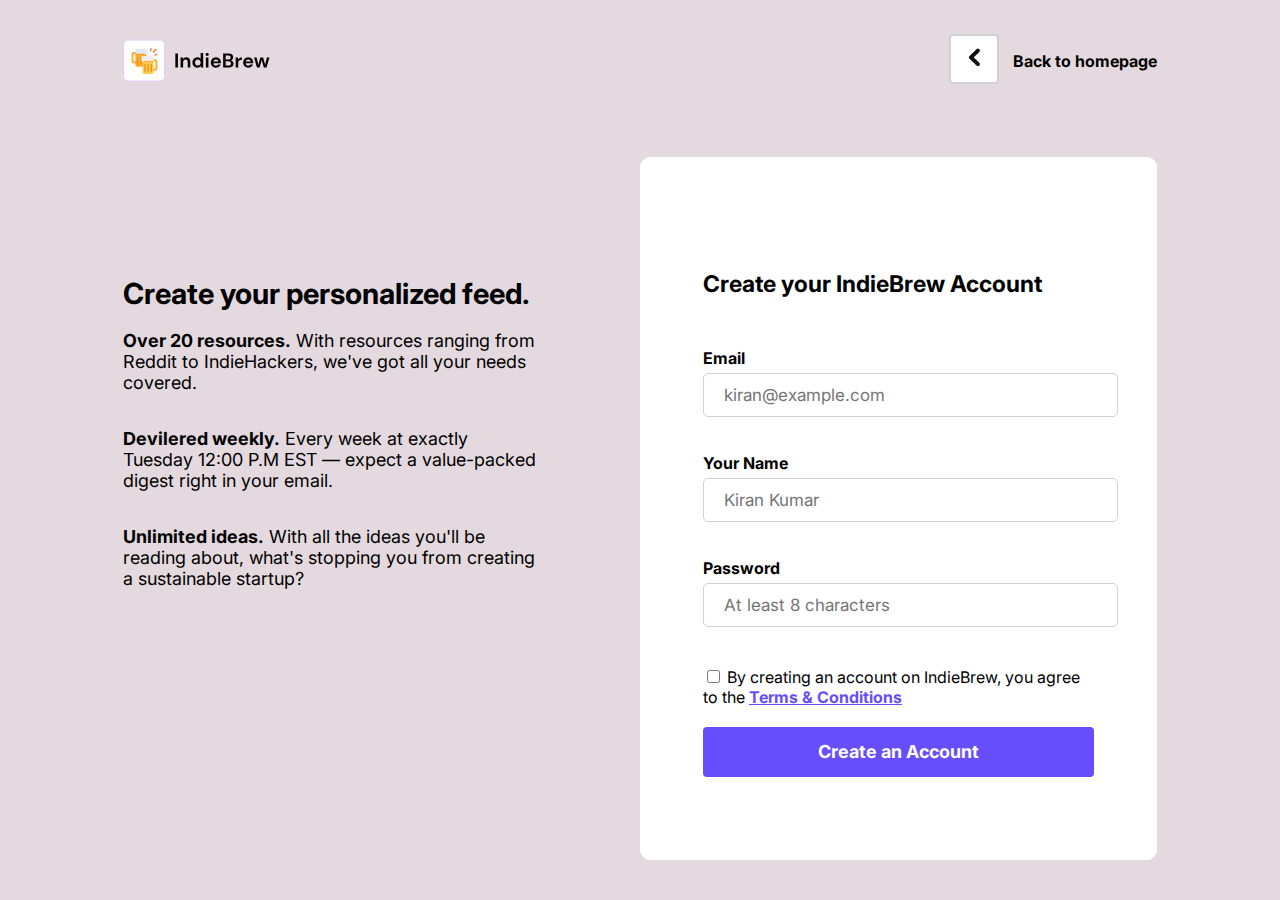
==== IndieBrew-signin.html @ c4480a9a "Add files via upload" ====
<!DOCTYPE html>
<html lang="en" dir="ltr">
  <head>
    <meta charset="utf-8">
    <meta name="viewport" content="width=device-width, initial-scale=1.0">
    <title>IndieBrew Sign Up Page</title>
    <link rel="stylesheet" href="IndieBrew-signin.css">
  </head>
  <body>
      <!-- ================== Header Starts =================== -->
    <header>
      <div class="nav-bar">
        <img src="IndieBrew Starter Files\Assets\Logo.svg" alt="logo-image">
        <div class="go-back">
          <button type="button"  onclick="location.href='index.html'"><img src="IndieBrew Starter Files\Assets\Back Arrow.svg" alt="back button"></button>
          <p>Back to homepage</p>
        </div>
      </div>
    </header>
    <!-- ================== Header ends =================== -->


    <!-- ====================== Section starts =================== -->

    <section>
      <div class="sign-up-text">
        <h1>Create your personalized feed.</h1>
        <div class="info">
          <p><span>Over 20 resources.</span> With resources ranging from Reddit to IndieHackers, we've got all your needs covered.</p>
        </div>
        <div class="info">
          <p><span>Devilered weekly.</span> Every week at exactly Tuesday 12:00 P.M EST — expect a value-packed digest right in your email.</p>
        </div>
        <div class="info">
          <p><span>Unlimited ideas.</span> With all the ideas you'll be reading about, what's stopping you from creating a sustainable startup?</p>
        </div>
      </div>
      <div class="sign-up-section">
        <h1>Create your IndieBrew Account</h1>
        <form action="index.html">
          <p>Email</p>
          <input class="typed-input" type="email" placeholder="kiran@example.com">
          <p>Your Name</p>
          <input type="text" class="typed-input" placeholder="Kiran Kumar">
          <p>Password</p>
          <input class="typed-input" type="password" placeholder="At least 8 characters">
        </form>
        <input type="checkbox">
        <p class="terms-and-conditions">
          By creating an account on IndieBrew, you agree to the <a href="#">Terms & Conditions</a>
        </p>
        <button type="button">Create an Account</button>
      </div>
    </section>

    <!-- ====================== Section ends =================== -->

  </body>
</html>
---- IndieBrew-signin.css ----
@import url('https://fonts.googleapis.com/css2?family=Inter:wght@200;300;400;600;800&display=swap');

* {
  font-family: 'Inter', sans-serif;
}
body {
  padding: 2% 9%;
  background-color: rgb(228, 217, 223);
}
.nav-bar {
  display: flex;
  justify-content: space-between;
}
.nav-bar p {
  display: inline-block;
  font-weight: bold;
}
.nav-bar button {
  background-color: #fff;
  width: 50px;
  height: 50px;
  border: 2px solid rgb(208, 208, 215);
  margin-right: 10px;
}
section {
  display: flex;
  margin-top: 70px;
  justify-content: space-between;
}
.sign-up-text {
  margin-top: 100px;
  width: 40%;
}
.info {
  margin-bottom: 35px;
}
.sign-up-text h1 {
  font-size: 29px;
}
.sign-up-text p {
  font-size: 18px;
}
.sign-up-text span {
  font-weight: bold;
}
.sign-up-section {
  width: 50%;
  border: 1px solid #fff;
  border-radius: 10px;
  padding: 6%;
  box-sizing: border-box;
  background-color: #fff;
}
.sign-up-section h1 {
  font-size: 23px;
  margin: 50px 0;
}
.terms-and-conditions {
  display: inline;
}
.terms-and-conditions a {
  font-weight: bold;
  color: rgb(102, 78, 252);
  text-decoration: underline;
}
form {
  margin-bottom: 20px;
}
form p {
  margin-bottom: 0;
  font-weight: bold;
  font-size: 16px;
}
.sign-up-section button {
  display: block;
  width: 100%;
  margin: 20px 0;
  font-size: 18px;
}
.already-have-an-account {
  text-align: center;
}
form img {
  position: absolute;
  margin-top: 16px;
  margin-left: 26%;
}
.typed-input {
  font-size: 17px;
  height: 40px;
  width: 100%;
  padding-left: 20px;
  margin: 5px 0 20px 0;
  border-radius: 5px;
  border: 1px solid rgb(208, 208, 215);
}
button {
  width: 130px;
  height: 50px;
  border-radius: 4px;
  font-weight: bold;
  background-color: rgb(102, 78, 252);
  color: #fff;
  border: 0;
  transition: .5s;
  cursor: pointer;
}
button:hover {
  background-color: transparent;
  color: rgb(77, 19, 209);
  border-radius: 50px;
  border: 1px solid rgb(77, 19, 209);
  transition: .5s;
  opacity: 1 !important;
}

@media only screen and (min-width: 670px) and (max-width: 1050px) {
  body {
    padding: 2% 3%;
  }
  h1 {
    font-weight: 600;
  }
  section {
    flex-direction: column;
    margin-top: 0;
  }
  .sign-up-text {
    margin-top: 35px;
    width: 100%;
  }
  .sign-up-text h1 {
    font-size: 41px;
  }
  .sign-up-text p {
    font-size: 20px;
  }
  .sign-up-section {
    width: 100%;
    padding: 5%;
  }
  .sign-up-section h1 {
    font-size: 28px;
  }
}
@media only screen and (min-width: 300px) and (max-width: 669px) {
  body {
    padding: 2% 2%;
  }
  .nav-bar p {
    display: none;
  }
  section {
    flex-direction: column;
    margin-top: 0;
  }
  section h1 {
    font-size: 28px;
    font-weight: 600;
  }
  .sign-up-text {
    margin-top: 35px;
    width: 100%;
  }
  .sign-up-text p {
    font-size: 15px;
  }
  .sign-up-section {
    width: 100%;
    padding: 5%;
  }
  .sign-up-section h1 {
    font-size: 22px;
  }
  form p {
    font-weight: 600;
  }
  .typed-input {
    width: 90%;
  }
}
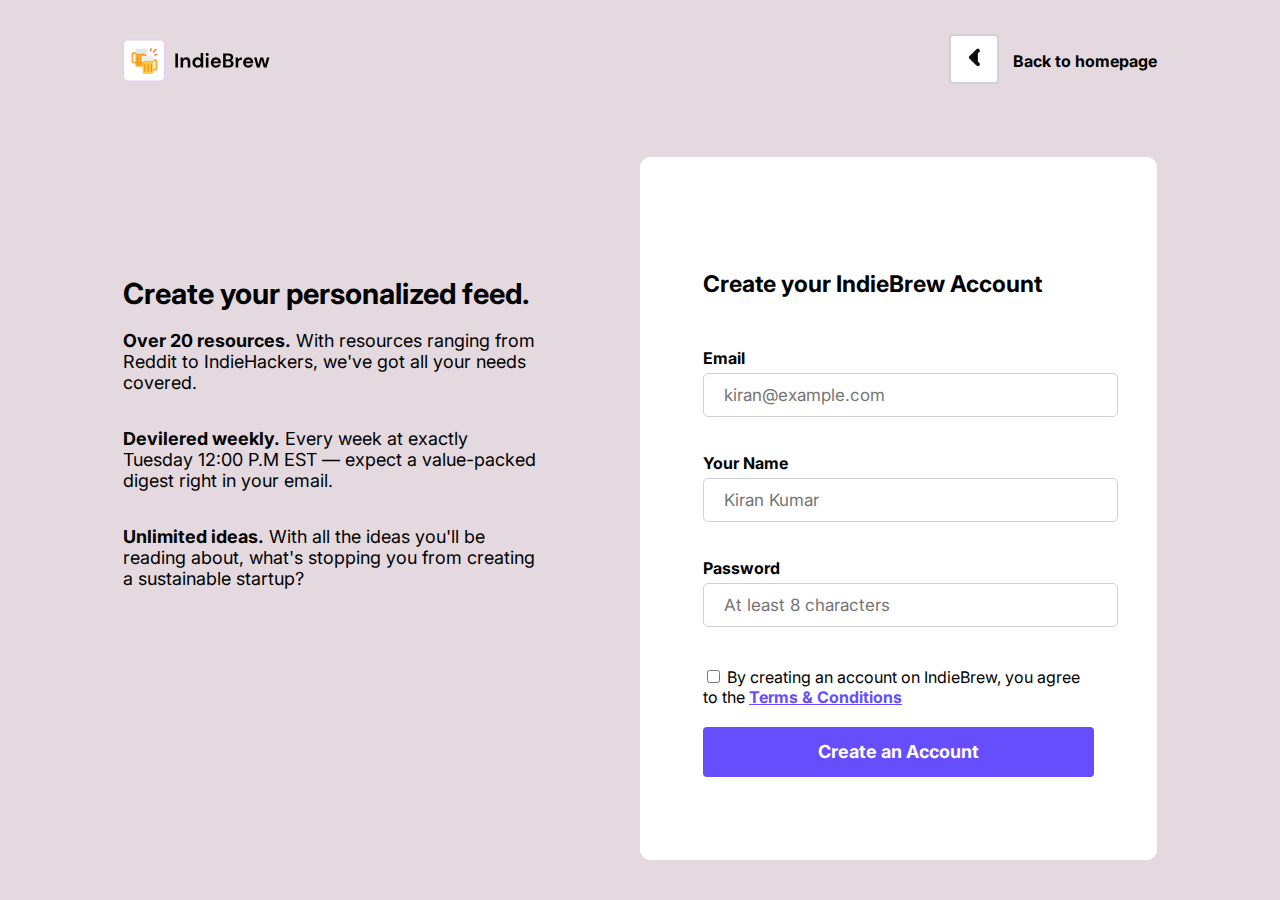
==== commit b56a2545: "changes" ====
--- a/IndieBrew-signin.html
+++ b/IndieBrew-signin.html
@@ -1,59 +1,59 @@
-<!DOCTYPE html>
-<html lang="en" dir="ltr">
-  <head>
-    <meta charset="utf-8">
-    <meta name="viewport" content="width=device-width, initial-scale=1.0">
-    <title>IndieBrew Sign Up Page</title>
-    <link rel="stylesheet" href="IndieBrew-signin.css">
-  </head>
-  <body>
-      <!-- ================== Header Starts =================== -->
-    <header>
-      <div class="nav-bar">
-        <img src="IndieBrew Starter Files\Assets\Logo.svg" alt="logo-image">
-        <div class="go-back">
-          <button type="button"  onclick="location.href='index.html'"><img src="IndieBrew Starter Files\Assets\Back Arrow.svg" alt="back button"></button>
-          <p>Back to homepage</p>
-        </div>
-      </div>
-    </header>
-    <!-- ================== Header ends =================== -->
-
-
-    <!-- ====================== Section starts =================== -->
-
-    <section>
-      <div class="sign-up-text">
-        <h1>Create your personalized feed.</h1>
-        <div class="info">
-          <p><span>Over 20 resources.</span> With resources ranging from Reddit to IndieHackers, we've got all your needs covered.</p>
-        </div>
-        <div class="info">
-          <p><span>Devilered weekly.</span> Every week at exactly Tuesday 12:00 P.M EST — expect a value-packed digest right in your email.</p>
-        </div>
-        <div class="info">
-          <p><span>Unlimited ideas.</span> With all the ideas you'll be reading about, what's stopping you from creating a sustainable startup?</p>
-        </div>
-      </div>
-      <div class="sign-up-section">
-        <h1>Create your IndieBrew Account</h1>
-        <form action="index.html">
-          <p>Email</p>
-          <input class="typed-input" type="email" placeholder="kiran@example.com">
-          <p>Your Name</p>
-          <input type="text" class="typed-input" placeholder="Kiran Kumar">
-          <p>Password</p>
-          <input class="typed-input" type="password" placeholder="At least 8 characters">
-        </form>
-        <input type="checkbox">
-        <p class="terms-and-conditions">
-          By creating an account on IndieBrew, you agree to the <a href="#">Terms & Conditions</a>
-        </p>
-        <button type="button">Create an Account</button>
-      </div>
-    </section>
-
-    <!-- ====================== Section ends =================== -->
-
-  </body>
+<!DOCTYPE html>
+<html lang="en" dir="ltr">
+  <head>
+    <meta charset="utf-8">
+    <meta name="viewport" content="width=device-width, initial-scale=1.0">
+    <title>IndieBrew Sign Up Page</title>
+    <link rel="stylesheet" href="IndieBrew-signin.css">
+  </head>
+  <body>
+      <!-- ================== Header Starts =================== -->
+    <header>
+      <div class="nav-bar">
+        <img src="IndieBrew Starter Files\Assets\Logo.svg" alt="logo-image">
+        <div class="go-back">
+          <button type="button"  onclick="location.href='index.html'"><img src="IndieBrew Starter Files\Assets\Back Arrow.svg" alt="back button"></button>
+          <p>Back to homepage</p>
+        </div>
+      </div>
+    </header>
+    <!-- ================== Header ends =================== -->
+
+
+    <!-- ====================== Section starts =================== -->
+
+    <section>
+      <div class="sign-up-text">
+        <h1>Create your personalized feed.</h1>
+        <div class="info">
+          <p><span>Over 20 resources.</span> With resources ranging from Reddit to IndieHackers, we've got all your needs covered.</p>
+        </div>
+        <div class="info">
+          <p><span>Devilered weekly.</span> Every week at exactly Tuesday 12:00 P.M EST — expect a value-packed digest right in your email.</p>
+        </div>
+        <div class="info">
+          <p><span>Unlimited ideas.</span> With all the ideas you'll be reading about, what's stopping you from creating a sustainable startup?</p>
+        </div>
+      </div>
+      <div class="sign-up-section">
+        <h1>Create your IndieBrew Account</h1>
+        <form action="index.html">
+          <p>Email</p>
+          <input class="typed-input" type="email" placeholder="kiran@example.com">
+          <p>Your Name</p>
+          <input type="text" class="typed-input" placeholder="Kiran Kumar">
+          <p>Password</p>
+          <input class="typed-input" type="password" placeholder="At least 8 characters">
+        </form>
+        <input type="checkbox">
+        <p class="terms-and-conditions">
+          By creating an account on IndieBrew, you agree to the <a href="#">Terms & Conditions</a>
+        </p>
+        <button type="button">Create an Account</button>
+      </div>
+    </section>
+
+    <!-- ====================== Section ends =================== -->
+
+  </body>
 </html>--- a/IndieBrew-signin.css
+++ b/IndieBrew-signin.css
@@ -1,181 +1,181 @@
-@import url('https://fonts.googleapis.com/css2?family=Inter:wght@200;300;400;600;800&display=swap');
-
-* {
-  font-family: 'Inter', sans-serif;
-}
-body {
-  padding: 2% 9%;
-  background-color: rgb(228, 217, 223);
-}
-.nav-bar {
-  display: flex;
-  justify-content: space-between;
-}
-.nav-bar p {
-  display: inline-block;
-  font-weight: bold;
-}
-.nav-bar button {
-  background-color: #fff;
-  width: 50px;
-  height: 50px;
-  border: 2px solid rgb(208, 208, 215);
-  margin-right: 10px;
-}
-section {
-  display: flex;
-  margin-top: 70px;
-  justify-content: space-between;
-}
-.sign-up-text {
-  margin-top: 100px;
-  width: 40%;
-}
-.info {
-  margin-bottom: 35px;
-}
-.sign-up-text h1 {
-  font-size: 29px;
-}
-.sign-up-text p {
-  font-size: 18px;
-}
-.sign-up-text span {
-  font-weight: bold;
-}
-.sign-up-section {
-  width: 50%;
-  border: 1px solid #fff;
-  border-radius: 10px;
-  padding: 6%;
-  box-sizing: border-box;
-  background-color: #fff;
-}
-.sign-up-section h1 {
-  font-size: 23px;
-  margin: 50px 0;
-}
-.terms-and-conditions {
-  display: inline;
-}
-.terms-and-conditions a {
-  font-weight: bold;
-  color: rgb(102, 78, 252);
-  text-decoration: underline;
-}
-form {
-  margin-bottom: 20px;
-}
-form p {
-  margin-bottom: 0;
-  font-weight: bold;
-  font-size: 16px;
-}
-.sign-up-section button {
-  display: block;
-  width: 100%;
-  margin: 20px 0;
-  font-size: 18px;
-}
-.already-have-an-account {
-  text-align: center;
-}
-form img {
-  position: absolute;
-  margin-top: 16px;
-  margin-left: 26%;
-}
-.typed-input {
-  font-size: 17px;
-  height: 40px;
-  width: 100%;
-  padding-left: 20px;
-  margin: 5px 0 20px 0;
-  border-radius: 5px;
-  border: 1px solid rgb(208, 208, 215);
-}
-button {
-  width: 130px;
-  height: 50px;
-  border-radius: 4px;
-  font-weight: bold;
-  background-color: rgb(102, 78, 252);
-  color: #fff;
-  border: 0;
-  transition: .5s;
-  cursor: pointer;
-}
-button:hover {
-  background-color: transparent;
-  color: rgb(77, 19, 209);
-  border-radius: 50px;
-  border: 1px solid rgb(77, 19, 209);
-  transition: .5s;
-  opacity: 1 !important;
-}
-
-@media only screen and (min-width: 670px) and (max-width: 1050px) {
-  body {
-    padding: 2% 3%;
-  }
-  h1 {
-    font-weight: 600;
-  }
-  section {
-    flex-direction: column;
-    margin-top: 0;
-  }
-  .sign-up-text {
-    margin-top: 35px;
-    width: 100%;
-  }
-  .sign-up-text h1 {
-    font-size: 41px;
-  }
-  .sign-up-text p {
-    font-size: 20px;
-  }
-  .sign-up-section {
-    width: 100%;
-    padding: 5%;
-  }
-  .sign-up-section h1 {
-    font-size: 28px;
-  }
-}
-@media only screen and (min-width: 300px) and (max-width: 669px) {
-  body {
-    padding: 2% 2%;
-  }
-  .nav-bar p {
-    display: none;
-  }
-  section {
-    flex-direction: column;
-    margin-top: 0;
-  }
-  section h1 {
-    font-size: 28px;
-    font-weight: 600;
-  }
-  .sign-up-text {
-    margin-top: 35px;
-    width: 100%;
-  }
-  .sign-up-text p {
-    font-size: 15px;
-  }
-  .sign-up-section {
-    width: 100%;
-    padding: 5%;
-  }
-  .sign-up-section h1 {
-    font-size: 22px;
-  }
-  form p {
-    font-weight: 600;
-  }
-  .typed-input {
-    width: 90%;
-  }
+@import url('https://fonts.googleapis.com/css2?family=Inter:wght@200;300;400;600;800&display=swap');
+
+* {
+  font-family: 'Inter', sans-serif;
+}
+body {
+  padding: 2% 9%;
+  background-color: rgb(228, 217, 223);
+}
+.nav-bar {
+  display: flex;
+  justify-content: space-between;
+}
+.nav-bar p {
+  display: inline-block;
+  font-weight: bold;
+}
+.nav-bar button {
+  background-color: #fff;
+  width: 50px;
+  height: 50px;
+  border: 2px solid rgb(208, 208, 215);
+  margin-right: 10px;
+}
+section {
+  display: flex;
+  margin-top: 70px;
+  justify-content: space-between;
+}
+.sign-up-text {
+  margin-top: 100px;
+  width: 40%;
+}
+.info {
+  margin-bottom: 35px;
+}
+.sign-up-text h1 {
+  font-size: 29px;
+}
+.sign-up-text p {
+  font-size: 18px;
+}
+.sign-up-text span {
+  font-weight: bold;
+}
+.sign-up-section {
+  width: 50%;
+  border: 1px solid #fff;
+  border-radius: 10px;
+  padding: 6%;
+  box-sizing: border-box;
+  background-color: #fff;
+}
+.sign-up-section h1 {
+  font-size: 23px;
+  margin: 50px 0;
+}
+.terms-and-conditions {
+  display: inline;
+}
+.terms-and-conditions a {
+  font-weight: bold;
+  color: rgb(102, 78, 252);
+  text-decoration: underline;
+}
+form {
+  margin-bottom: 20px;
+}
+form p {
+  margin-bottom: 0;
+  font-weight: bold;
+  font-size: 16px;
+}
+.sign-up-section button {
+  display: block;
+  width: 100%;
+  margin: 20px 0;
+  font-size: 18px;
+}
+.already-have-an-account {
+  text-align: center;
+}
+form img {
+  position: absolute;
+  margin-top: 16px;
+  margin-left: 26%;
+}
+.typed-input {
+  font-size: 17px;
+  height: 40px;
+  width: 100%;
+  padding-left: 20px;
+  margin: 5px 0 20px 0;
+  border-radius: 5px;
+  border: 1px solid rgb(208, 208, 215);
+}
+button {
+  width: 130px;
+  height: 50px;
+  border-radius: 4px;
+  font-weight: bold;
+  background-color: rgb(102, 78, 252);
+  color: #fff;
+  border: 0;
+  transition: .5s;
+  cursor: pointer;
+}
+button:hover {
+  background-color: transparent;
+  color: rgb(77, 19, 209);
+  border-radius: 50px;
+  border: 1px solid rgb(77, 19, 209);
+  transition: .5s;
+  opacity: 1 !important;
+}
+
+@media only screen and (min-width: 670px) and (max-width: 1050px) {
+  body {
+    padding: 2% 3%;
+  }
+  h1 {
+    font-weight: 600;
+  }
+  section {
+    flex-direction: column;
+    margin-top: 0;
+  }
+  .sign-up-text {
+    margin-top: 35px;
+    width: 100%;
+  }
+  .sign-up-text h1 {
+    font-size: 41px;
+  }
+  .sign-up-text p {
+    font-size: 20px;
+  }
+  .sign-up-section {
+    width: 100%;
+    padding: 5%;
+  }
+  .sign-up-section h1 {
+    font-size: 28px;
+  }
+}
+@media only screen and (min-width: 300px) and (max-width: 669px) {
+  body {
+    padding: 2% 2%;
+  }
+  .nav-bar p {
+    display: none;
+  }
+  section {
+    flex-direction: column;
+    margin-top: 0;
+  }
+  section h1 {
+    font-size: 28px;
+    font-weight: 600;
+  }
+  .sign-up-text {
+    margin-top: 35px;
+    width: 100%;
+  }
+  .sign-up-text p {
+    font-size: 15px;
+  }
+  .sign-up-section {
+    width: 100%;
+    padding: 5%;
+  }
+  .sign-up-section h1 {
+    font-size: 22px;
+  }
+  form p {
+    font-weight: 600;
+  }
+  .typed-input {
+    width: 90%;
+  }
 }